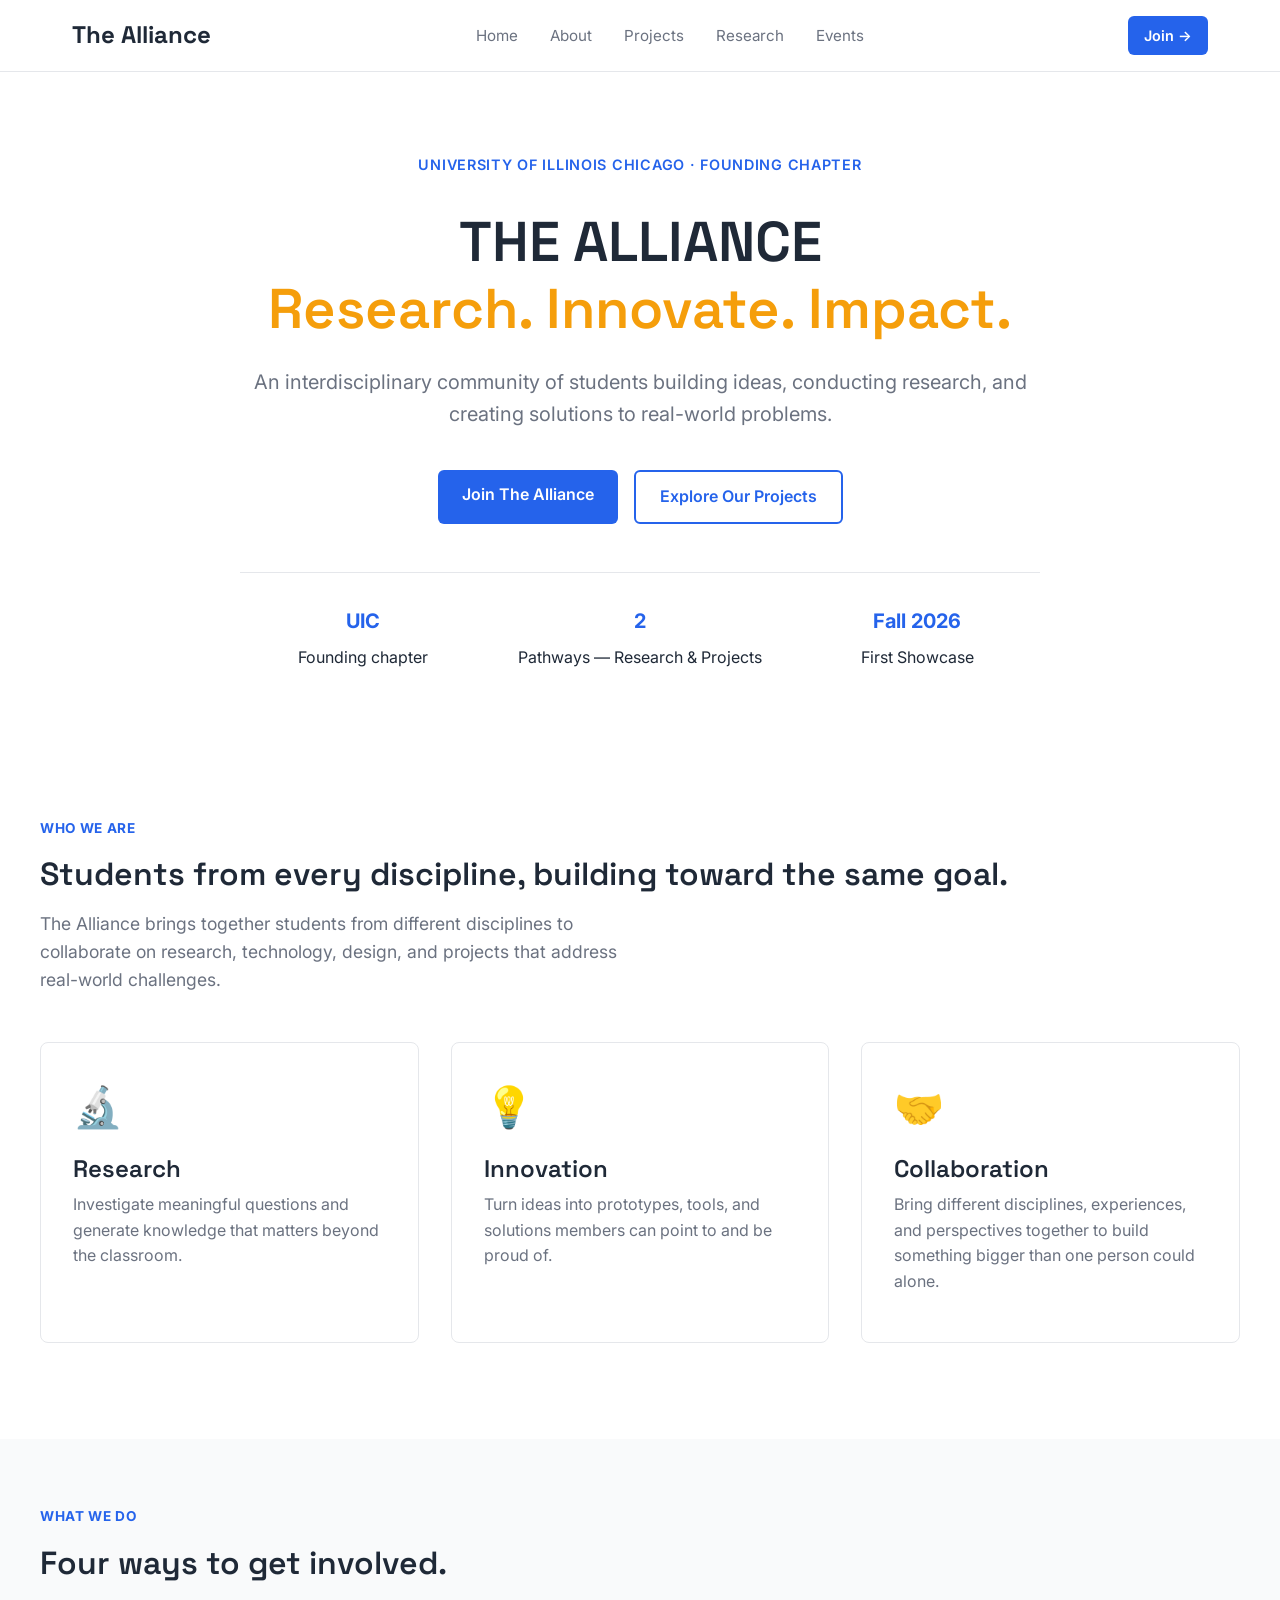
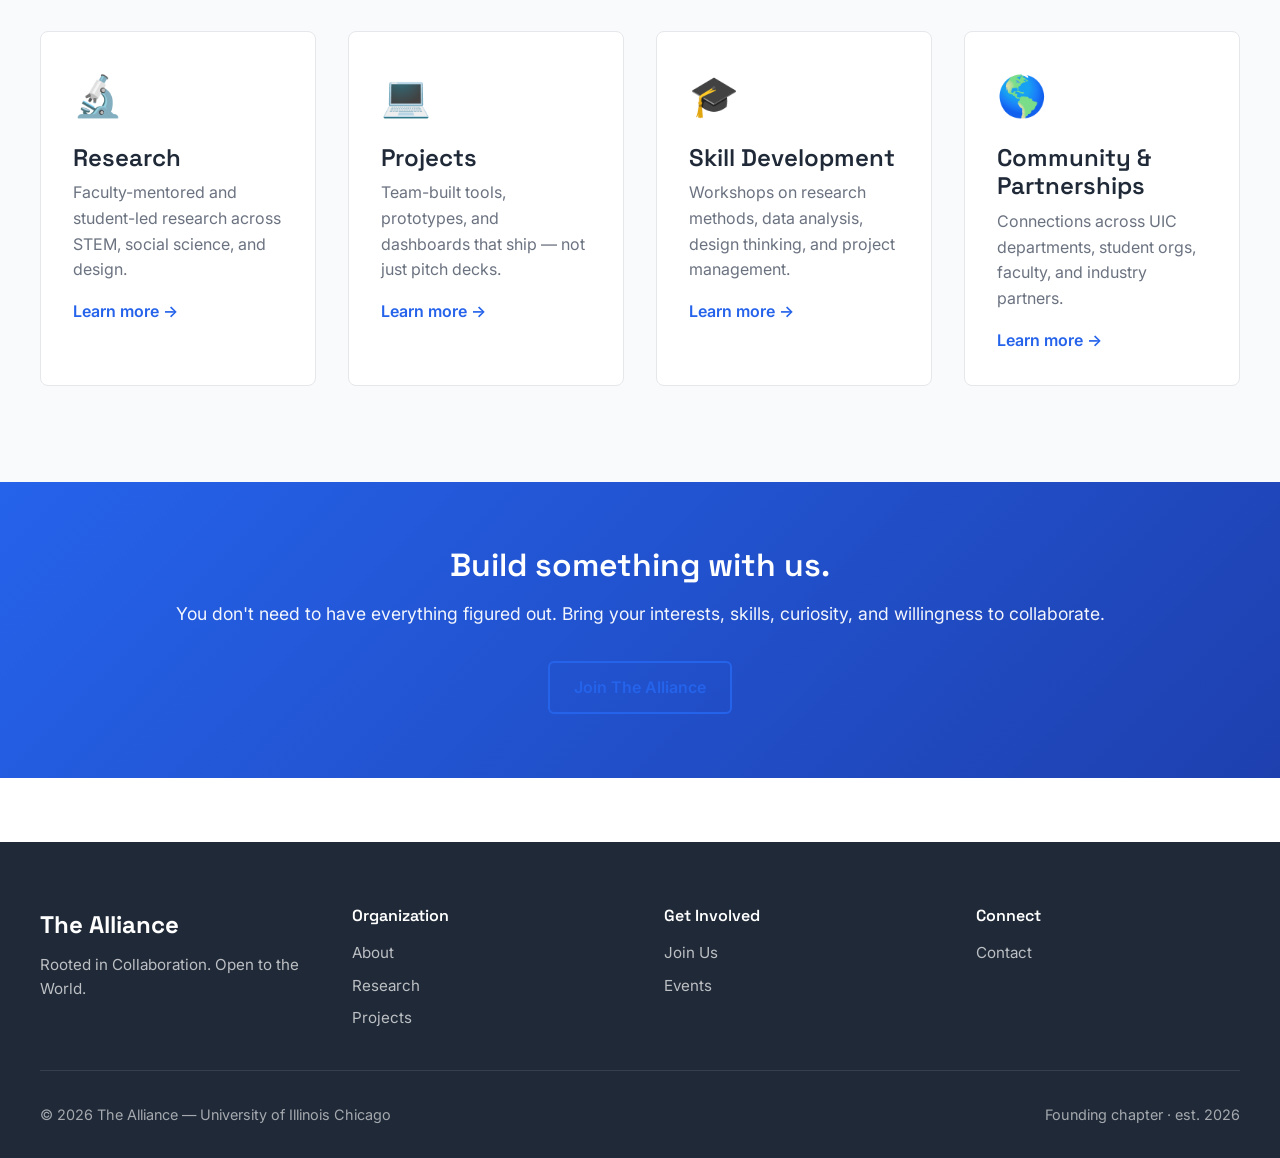
==== index.html @ f99657d6 "Initial commit: Complete functional Alliance website" ====
<!DOCTYPE html>
<html lang="en">
<head>
<meta charset="UTF-8">
<meta name="viewport" content="width=device-width, initial-scale=1.0">
<title>The Alliance — Research. Innovate. Impact.</title>
<link rel="preconnect" href="https://fonts.googleapis.com">
<link rel="preconnect" href="https://fonts.gstatic.com" crossorigin>
<link href="https://fonts.googleapis.com/css2?family=Space+Grotesk:wght@500;600;700&family=Inter:wght@400;500;600;700&display=swap" rel="stylesheet">
<link rel="stylesheet" href="assets/styles.css">
</head>
<body>

<header class="site-nav">
  <div class="nav-inner">
    <a href="index.html" class="brand">The Alliance</a>
    <ul class="nav-links">
      <li><a href="index.html">Home</a></li>
      <li><a href="about.html">About</a></li>
      <li><a href="projects.html">Projects</a></li>
      <li><a href="research.html">Research</a></li>
      <li><a href="events.html">Events</a></li>
    </ul>
    <div class="nav-right">
      <a href="join.html" class="btn btn-primary btn-sm">Join →</a>
      <button class="nav-toggle" aria-label="Toggle menu">☰</button>
    </div>
  </div>
  <div class="mobile-panel">
    <a href="index.html">Home</a>
    <a href="about.html">About</a>
    <a href="projects.html">Projects</a>
    <a href="research.html">Research</a>
    <a href="events.html">Events</a>
    <a href="join.html">Join The Alliance</a>
  </div>
</header>

<section class="hero">
  <div class="hero-inner">
    <span class="eyebrow">University of Illinois Chicago · Founding Chapter</span>
    <h1>THE ALLIANCE<br><span class="accent">Research. Innovate. Impact.</span></h1>
    <p class="lede">An interdisciplinary community of students building ideas, conducting research, and creating solutions to real-world problems.</p>
    <div class="hero-actions">
      <a href="join.html" class="btn btn-primary">Join The Alliance</a>
      <a href="projects.html" class="btn btn-outline">Explore Our Projects</a>
    </div>
    <div class="hero-stats">
      <div><strong>UIC</strong>Founding chapter</div>
      <div><strong>2</strong>Pathways — Research & Projects</div>
      <div><strong>Fall 2026</strong>First Showcase</div>
    </div>
  </div>
</section>

<section id="who-we-are">
  <div class="wrap">
    <div class="section-tag">Who We Are</div>
    <div class="section-head">
      <h2>Students from every discipline, building toward the same goal.</h2>
      <p>The Alliance brings together students from different disciplines to collaborate on research, technology, design, and projects that address real-world challenges.</p>
    </div>
    <div class="grid-3">
      <div class="card">
        <span class="icon">🔬</span>
        <h3>Research</h3>
        <p>Investigate meaningful questions and generate knowledge that matters beyond the classroom.</p>
      </div>
      <div class="card">
        <span class="icon">💡</span>
        <h3>Innovation</h3>
        <p>Turn ideas into prototypes, tools, and solutions members can point to and be proud of.</p>
      </div>
      <div class="card">
        <span class="icon">🤝</span>
        <h3>Collaboration</h3>
        <p>Bring different disciplines, experiences, and perspectives together to build something bigger than one person could alone.</p>
      </div>
    </div>
  </div>
</section>

<section class="alt" id="what-we-do">
  <div class="wrap">
    <div class="section-tag">What We Do</div>
    <div class="section-head">
      <h2>Four ways to get involved.</h2>
    </div>
    <div class="grid-4">
      <div class="card">
        <span class="icon">🔬</span>
        <h3>Research</h3>
        <p>Faculty-mentored and student-led research across STEM, social science, and design.</p>
        <a class="learn" href="research.html">Learn more →</a>
      </div>
      <div class="card">
        <span class="icon">💻</span>
        <h3>Projects</h3>
        <p>Team-built tools, prototypes, and dashboards that ship — not just pitch decks.</p>
        <a class="learn" href="projects.html">Learn more →</a>
      </div>
      <div class="card">
        <span class="icon">🎓</span>
        <h3>Skill Development</h3>
        <p>Workshops on research methods, data analysis, design thinking, and project management.</p>
        <a class="learn" href="events.html">Learn more →</a>
      </div>
      <div class="card">
        <span class="icon">🌎</span>
        <h3>Community & Partnerships</h3>
        <p>Connections across UIC departments, student orgs, faculty, and industry partners.</p>
        <a class="learn" href="about.html">Learn more →</a>
      </div>
    </div>
  </div>
</section>

<section class="cta-strip">
  <div class="wrap">
    <h2>Build something with us.</h2>
    <p>You don't need to have everything figured out. Bring your interests, skills, curiosity, and willingness to collaborate.</p>
    <a href="join.html" class="btn btn-outline">Join The Alliance</a>
  </div>
</section>

<footer class="site-footer">
  <div class="wrap">
    <div class="footer-grid">
      <div>
        <div class="footer-brand">The Alliance</div>
        <p class="footer-tagline">Rooted in Collaboration. Open to the World.</p>
      </div>
      <div class="footer-col">
        <h4>Organization</h4>
        <ul>
          <li><a href="about.html">About</a></li>
          <li><a href="research.html">Research</a></li>
          <li><a href="projects.html">Projects</a></li>
        </ul>
      </div>
      <div class="footer-col">
        <h4>Get Involved</h4>
        <ul>
          <li><a href="join.html">Join Us</a></li>
          <li><a href="events.html">Events</a></li>
        </ul>
      </div>
      <div class="footer-col">
        <h4>Connect</h4>
        <ul>
          <li><a href="mailto:alliance@uic.edu">Contact</a></li>
        </ul>
      </div>
    </div>
    <div class="footer-bottom">
      <span>© 2026 The Alliance — University of Illinois Chicago</span>
      <span>Founding chapter · est. 2026</span>
    </div>
  </div>
</footer>

<script src="assets/main.js"></script>
</body>
</html>
---- assets/styles.css ----
:root {
  --primary: #2563eb;
  --primary-dark: #1e40af;
  --text: #1f2937;
  --text-light: #6b7280;
  --bg: #ffffff;
  --bg-light: #f9fafb;
  --border: #e5e7eb;
  --accent: #f59e0b;
}

* {
  margin: 0;
  padding: 0;
  box-sizing: border-box;
}

html {
  scroll-behavior: smooth;
}

body {
  font-family: 'Inter', sans-serif;
  color: var(--text);
  background: var(--bg);
  line-height: 1.6;
}

h1, h2, h3, h4, h5, h6 {
  font-family: 'Space Grotesk', sans-serif;
  font-weight: 600;
  line-height: 1.2;
}

h1 { font-size: 3rem; }
h2 { font-size: 2rem; }
h3 { font-size: 1.5rem; }

a {
  color: var(--primary);
  text-decoration: none;
  transition: color 0.2s;
}

a:hover {
  color: var(--primary-dark);
}

/* Navigation */
.site-nav {
  background: var(--bg);
  border-bottom: 1px solid var(--border);
  position: sticky;
  top: 0;
  z-index: 100;
}

.nav-inner {
  max-width: 1200px;
  margin: 0 auto;
  padding: 1rem 2rem;
  display: flex;
  justify-content: space-between;
  align-items: center;
}

.brand {
  font-family: 'Space Grotesk', sans-serif;
  font-size: 1.5rem;
  font-weight: 700;
  color: var(--text);
  display: flex;
  align-items: center;
  gap: 0.5rem;
}

.nav-links {
  display: flex;
  list-style: none;
  gap: 2rem;
}

.nav-links a {
  color: var(--text-light);
  font-size: 0.95rem;
  transition: color 0.2s;
}

.nav-links a:hover,
.nav-links a.active {
  color: var(--primary);
}

.nav-right {
  display: flex;
  gap: 1rem;
  align-items: center;
}

.nav-toggle {
  display: none;
  background: none;
  border: none;
  font-size: 1.5rem;
  cursor: pointer;
  color: var(--text);
}

.mobile-panel {
  display: none;
}

/* Buttons */
.btn {
  display: inline-block;
  padding: 0.75rem 1.5rem;
  border-radius: 6px;
  font-weight: 600;
  transition: all 0.2s;
  cursor: pointer;
  border: none;
  text-align: center;
}

.btn-primary {
  background: var(--primary);
  color: white;
}

.btn-primary:hover {
  background: var(--primary-dark);
  transform: translateY(-2px);
}

.btn-primary.active {
  background: var(--accent);
}

.btn-outline {
  border: 2px solid var(--primary);
  color: var(--primary);
  background: transparent;
}

.btn-outline:hover {
  background: var(--primary);
  color: white;
}

.btn-sm {
  padding: 0.5rem 1rem;
  font-size: 0.9rem;
}

/* Hero */
.hero {
  max-width: 1200px;
  margin: 0 auto;
  padding: 5rem 2rem;
  text-align: center;
}

.hero-inner {
  max-width: 800px;
  margin: 0 auto;
}

.eyebrow {
  display: inline-block;
  color: var(--primary);
  font-size: 0.9rem;
  font-weight: 600;
  margin-bottom: 1rem;
  letter-spacing: 0.05em;
  text-transform: uppercase;
}

.hero h1 {
  font-size: 3.5rem;
  margin: 1rem 0;
  color: var(--text);
}

.accent {
  color: var(--accent);
}

.lede {
  font-size: 1.25rem;
  color: var(--text-light);
  margin: 1.5rem 0;
  line-height: 1.6;
}

.hero-actions {
  display: flex;
  gap: 1rem;
  justify-content: center;
  margin: 2.5rem 0;
  flex-wrap: wrap;
}

.hero-stats {
  display: grid;
  grid-template-columns: repeat(3, 1fr);
  gap: 2rem;
  margin-top: 3rem;
  padding-top: 2rem;
  border-top: 1px solid var(--border);
}

.hero-stats div {
  text-align: center;
}

.hero-stats strong {
  display: block;
  font-size: 1.25rem;
  color: var(--primary);
  margin-bottom: 0.5rem;
}

/* Sections */
section {
  padding: 4rem 2rem;
}

section.alt {
  background: var(--bg-light);
}

.wrap {
  max-width: 1200px;
  margin: 0 auto;
}

.page-header {
  background: linear-gradient(135deg, var(--primary) 0%, var(--primary-dark) 100%);
  color: white;
  padding: 4rem 2rem;
  text-align: center;
}

.page-header h1 {
  color: white;
  margin-bottom: 1rem;
}

.page-header p {
  font-size: 1.25rem;
  opacity: 0.95;
}

/* Section styles */
.section-tag {
  display: inline-block;
  color: var(--primary);
  font-size: 0.85rem;
  font-weight: 700;
  text-transform: uppercase;
  letter-spacing: 0.05em;
  margin-bottom: 1rem;
}

.section-head {
  margin-bottom: 3rem;
}

.section-head h2 {
  margin-bottom: 1rem;
}

.section-head p {
  font-size: 1.1rem;
  color: var(--text-light);
  max-width: 600px;
}

/* Cards */
.card {
  background: var(--bg);
  border: 1px solid var(--border);
  border-radius: 8px;
  padding: 2rem;
  transition: all 0.3s;
}

.card:hover {
  border-color: var(--primary);
  transform: translateY(-4px);
  box-shadow: 0 12px 24px rgba(0, 0, 0, 0.1);
}

.card .icon {
  display: block;
  font-size: 2.5rem;
  margin-bottom: 1rem;
}

.card h3 {
  margin-bottom: 0.5rem;
}

.card p {
  color: var(--text-light);
  margin-bottom: 1rem;
}

.card a.learn {
  color: var(--primary);
  font-weight: 600;
  display: inline-flex;
  align-items: center;
  gap: 0.5rem;
  transition: gap 0.2s;
}

.card a.learn:hover {
  gap: 1rem;
}

.tag-pill {
  display: inline-block;
  background: var(--bg-light);
  color: var(--text);
  padding: 0.4rem 0.8rem;
  border-radius: 20px;
  font-size: 0.85rem;
  margin-right: 0.5rem;
  margin-bottom: 0.5rem;
}

.tag-row {
  margin: 1rem 0;
}

/* Grid layouts */
.grid-2, .grid-3, .grid-4 {
  display: grid;
  gap: 2rem;
  margin: 2rem 0;
}

.grid-2 { grid-template-columns: repeat(auto-fit, minmax(350px, 1fr)); }
.grid-3 { grid-template-columns: repeat(auto-fit, minmax(300px, 1fr)); }
.grid-4 { grid-template-columns: repeat(auto-fit, minmax(270px, 1fr)); }

/* CTA Strip */
.cta-strip {
  background: linear-gradient(135deg, var(--primary) 0%, var(--primary-dark) 100%);
  color: white;
  text-align: center;
  padding: 4rem 2rem;
}

.cta-strip h2 {
  color: white;
  margin-bottom: 1rem;
}

.cta-strip p {
  font-size: 1.1rem;
  margin-bottom: 2rem;
  opacity: 0.95;
}

/* Events */
.events-list {
  display: grid;
  gap: 2rem;
  margin: 2rem 0;
}

.event-card {
  display: flex;
  gap: 2rem;
  padding: 2rem;
  border: 1px solid var(--border);
  border-radius: 8px;
  transition: all 0.3s;
}

.event-card:hover {
  border-color: var(--primary);
  box-shadow: 0 8px 16px rgba(0, 0, 0, 0.08);
}

.event-date {
  min-width: 100px;
  text-align: center;
  padding: 1rem;
  background: var(--bg-light);
  border-radius: 6px;
  display: flex;
  flex-direction: column;
  justify-content: center;
}

.event-date strong {
  font-size: 1.5rem;
  color: var(--primary);
}

.event-date span {
  font-size: 0.85rem;
  color: var(--text-light);
}

.event-details h3 {
  margin-bottom: 0.5rem;
}

.event-details p {
  color: var(--text-light);
  margin: 0.5rem 0;
}

/* Footer */
.site-footer {
  background: var(--text);
  color: white;
  padding: 4rem 2rem 2rem;
  margin-top: 4rem;
}

.footer-grid {
  display: grid;
  grid-template-columns: repeat(auto-fit, minmax(250px, 1fr));
  gap: 3rem;
  margin-bottom: 2rem;
}

.footer-brand {
  font-family: 'Space Grotesk', sans-serif;
  font-size: 1.5rem;
  font-weight: 700;
  margin-bottom: 0.5rem;
}

.footer-tagline {
  color: rgba(255, 255, 255, 0.7);
  font-size: 0.95rem;
}

.footer-col h4 {
  margin-bottom: 1rem;
  font-size: 1rem;
}

.footer-col ul {
  list-style: none;
}

.footer-col a {
  color: rgba(255, 255, 255, 0.7);
  font-size: 0.95rem;
  display: block;
  margin-bottom: 0.5rem;
  transition: color 0.2s;
}

.footer-col a:hover {
  color: white;
}

.footer-bottom {
  border-top: 1px solid rgba(255, 255, 255, 0.1);
  padding-top: 2rem;
  display: flex;
  justify-content: space-between;
  font-size: 0.9rem;
  color: rgba(255, 255, 255, 0.6);
}

/* Responsive */
@media (max-width: 768px) {
  h1 { font-size: 2rem; }
  h2 { font-size: 1.5rem; }
  h3 { font-size: 1.25rem; }
  
  .hero {
    padding: 3rem 1.5rem;
  }
  
  .hero h1 {
    font-size: 2.25rem;
  }
  
  .hero-stats {
    grid-template-columns: 1fr;
    gap: 1rem;
  }
  
  .nav-links {
    display: none;
  }
  
  .nav-toggle {
    display: block;
  }
  
  .mobile-panel.active {
    display: flex;
    flex-direction: column;
    gap: 1rem;
    padding: 1rem 2rem;
    border-top: 1px solid var(--border);
  }
  
  .mobile-panel a {
    color: var(--text-light);
    padding: 0.5rem 0;
  }
  
  .mobile-panel a:hover {
    color: var(--primary);
  }
  
  .hero-actions {
    flex-direction: column;
    gap: 1rem;
  }
  
  .hero-actions .btn {
    width: 100%;
  }
  
  .grid-2, .grid-3, .grid-4 {
    grid-template-columns: 1fr;
  }
  
  .event-card {
    flex-direction: column;
  }
  
  .footer-bottom {
    flex-direction: column;
    gap: 1rem;
    text-align: center;
  }
  
  section {
    padding: 2.5rem 1.5rem;
  }
}

@media (max-width: 480px) {
  .hero h1 {
    font-size: 1.75rem;
  }
  
  .nav-inner {
    padding: 1rem;
  }
  
  .wrap {
    padding: 0 1rem;
  }
  
  .card {
    padding: 1.5rem;
  }
}
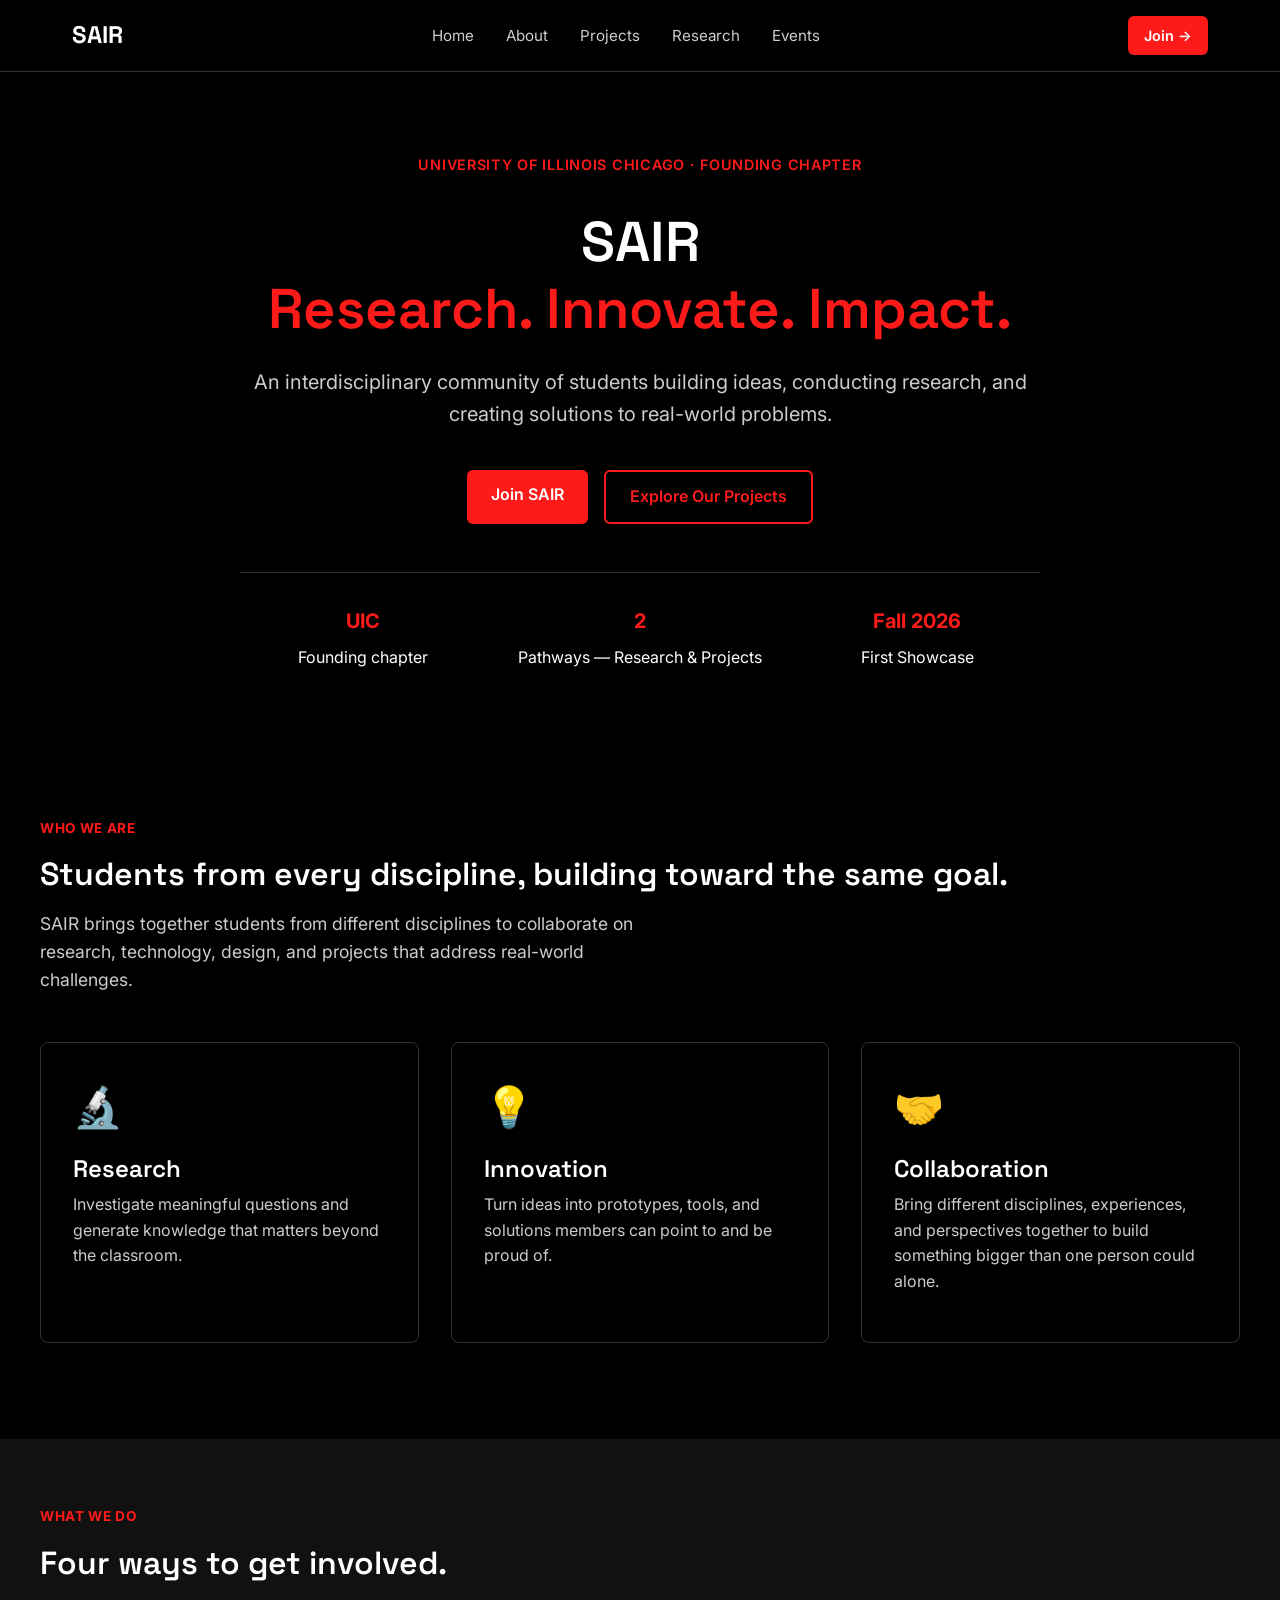
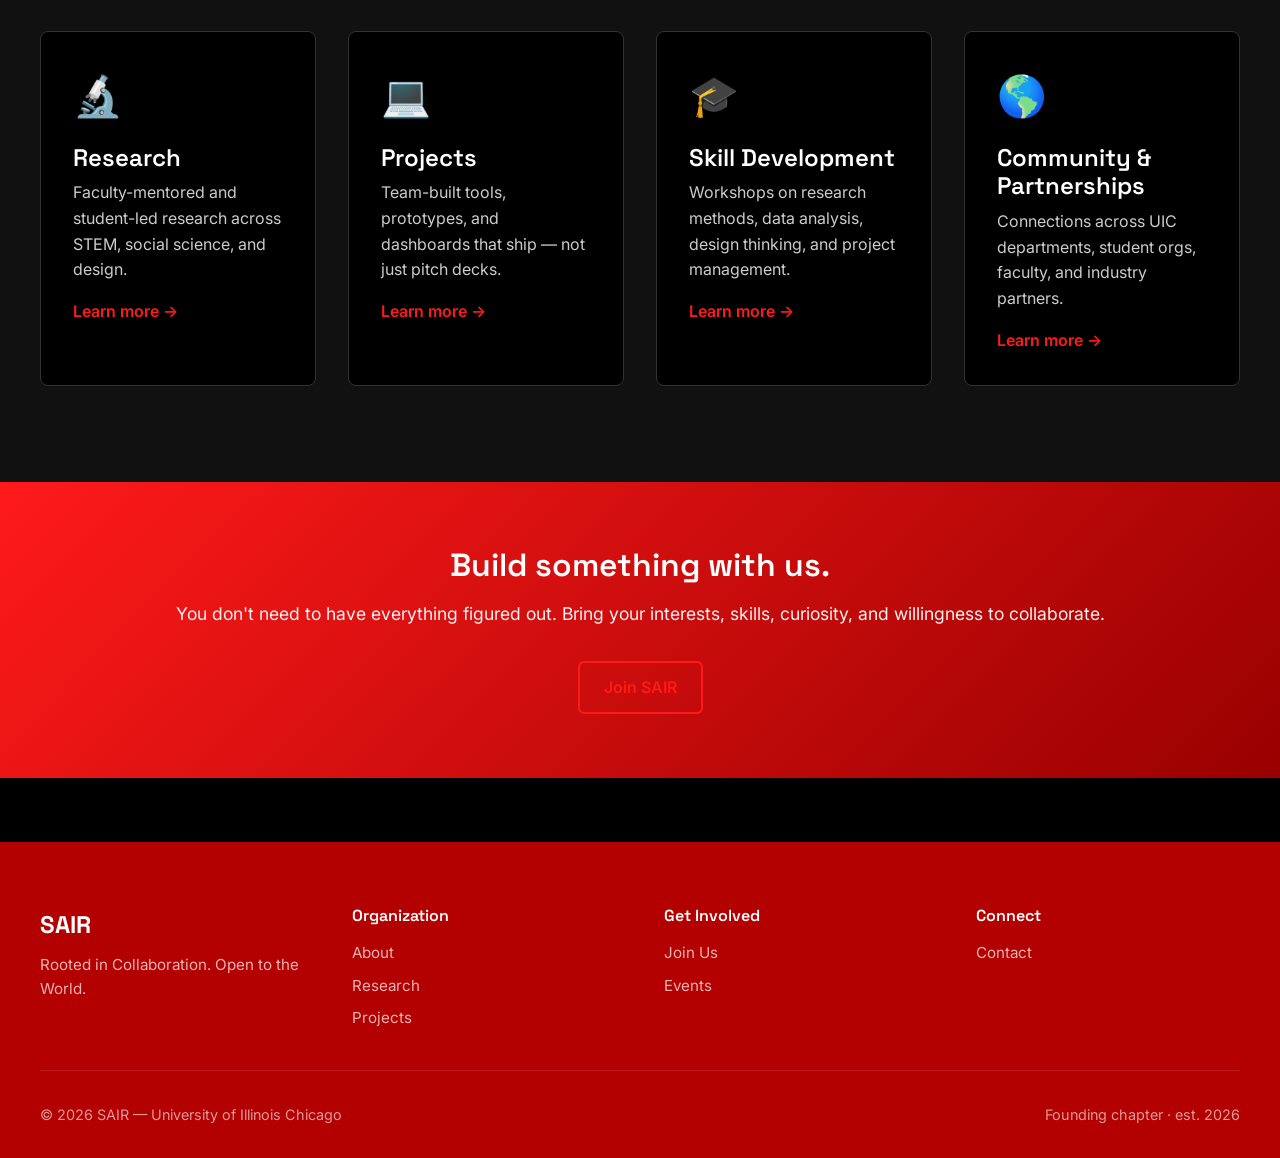
==== commit a47ba801: "Update organization branding to SAIR Co-authored-by: Copilot <223556219+Copilot@users.noreply.github" ====
--- a/index.html
+++ b/index.html
@@ -3,7 +3,7 @@
 <head>
 <meta charset="UTF-8">
 <meta name="viewport" content="width=device-width, initial-scale=1.0">
-<title>The Alliance — Research. Innovate. Impact.</title>
+<title>SAIR — Research. Innovate. Impact.</title>
 <link rel="preconnect" href="https://fonts.googleapis.com">
 <link rel="preconnect" href="https://fonts.gstatic.com" crossorigin>
 <link href="https://fonts.googleapis.com/css2?family=Space+Grotesk:wght@500;600;700&family=Inter:wght@400;500;600;700&display=swap" rel="stylesheet">
@@ -13,7 +13,7 @@
 
 <header class="site-nav">
   <div class="nav-inner">
-    <a href="index.html" class="brand">The Alliance</a>
+    <a href="index.html" class="brand">SAIR</a>
     <ul class="nav-links">
       <li><a href="index.html">Home</a></li>
       <li><a href="about.html">About</a></li>
@@ -32,17 +32,17 @@
     <a href="projects.html">Projects</a>
     <a href="research.html">Research</a>
     <a href="events.html">Events</a>
-    <a href="join.html">Join The Alliance</a>
+    <a href="join.html">Join SAIR</a>
   </div>
 </header>
 
 <section class="hero">
   <div class="hero-inner">
     <span class="eyebrow">University of Illinois Chicago · Founding Chapter</span>
-    <h1>THE ALLIANCE<br><span class="accent">Research. Innovate. Impact.</span></h1>
+    <h1>SAIR<br><span class="accent">Research. Innovate. Impact.</span></h1>
     <p class="lede">An interdisciplinary community of students building ideas, conducting research, and creating solutions to real-world problems.</p>
     <div class="hero-actions">
-      <a href="join.html" class="btn btn-primary">Join The Alliance</a>
+      <a href="join.html" class="btn btn-primary">Join SAIR</a>
       <a href="projects.html" class="btn btn-outline">Explore Our Projects</a>
     </div>
     <div class="hero-stats">
@@ -58,7 +58,7 @@
     <div class="section-tag">Who We Are</div>
     <div class="section-head">
       <h2>Students from every discipline, building toward the same goal.</h2>
-      <p>The Alliance brings together students from different disciplines to collaborate on research, technology, design, and projects that address real-world challenges.</p>
+      <p>SAIR brings together students from different disciplines to collaborate on research, technology, design, and projects that address real-world challenges.</p>
     </div>
     <div class="grid-3">
       <div class="card">
@@ -119,7 +119,7 @@
   <div class="wrap">
     <h2>Build something with us.</h2>
     <p>You don't need to have everything figured out. Bring your interests, skills, curiosity, and willingness to collaborate.</p>
-    <a href="join.html" class="btn btn-outline">Join The Alliance</a>
+    <a href="join.html" class="btn btn-outline">Join SAIR</a>
   </div>
 </section>
 
@@ -127,7 +127,7 @@
   <div class="wrap">
     <div class="footer-grid">
       <div>
-        <div class="footer-brand">The Alliance</div>
+        <div class="footer-brand">SAIR</div>
         <p class="footer-tagline">Rooted in Collaboration. Open to the World.</p>
       </div>
       <div class="footer-col">
@@ -153,7 +153,7 @@
       </div>
     </div>
     <div class="footer-bottom">
-      <span>© 2026 The Alliance — University of Illinois Chicago</span>
+      <span>© 2026 SAIR — University of Illinois Chicago</span>
       <span>Founding chapter · est. 2026</span>
     </div>
   </div>
--- a/assets/styles.css
+++ b/assets/styles.css
@@ -1,12 +1,12 @@
 :root {
-  --primary: #2563eb;
-  --primary-dark: #1e40af;
-  --text: #1f2937;
-  --text-light: #6b7280;
-  --bg: #ffffff;
-  --bg-light: #f9fafb;
-  --border: #e5e7eb;
-  --accent: #f59e0b;
+  --primary: #ff1a1a;        /* Red */
+  --primary-dark: #990000;   /* Darker red */
+  --accent: #b30000;         /* Deep red */
+  --text: #ffffff;           /* White text */
+  --text-light: #cccccc;     /* Light gray text */
+  --bg: #000000;             /* Black background */
+  --bg-light: #111111;       /* Slightly lighter black */
+  --border: #333333;         /* Dark gray border */
 }
 
 * {
@@ -134,6 +134,7 @@
 
 .btn-primary.active {
   background: var(--accent);
+  color: white;
 }
 
 .btn-outline {
@@ -182,7 +183,7 @@
 }
 
 .accent {
-  color: var(--accent);
+  color: var(--primary);
 }
 
 .lede {
@@ -288,7 +289,7 @@
 .card:hover {
   border-color: var(--primary);
   transform: translateY(-4px);
-  box-shadow: 0 12px 24px rgba(0, 0, 0, 0.1);
+  box-shadow: 0 12px 24px rgba(220, 38, 38, 0.15);
 }
 
 .card .icon {
@@ -382,7 +383,7 @@
 
 .event-card:hover {
   border-color: var(--primary);
-  box-shadow: 0 8px 16px rgba(0, 0, 0, 0.08);
+  box-shadow: 0 8px 16px rgba(220, 38, 38, 0.1);
 }
 
 .event-date {
@@ -417,7 +418,7 @@
 
 /* Footer */
 .site-footer {
-  background: var(--text);
+  background: var(--accent);
   color: white;
   padding: 4rem 2rem 2rem;
   margin-top: 4rem;
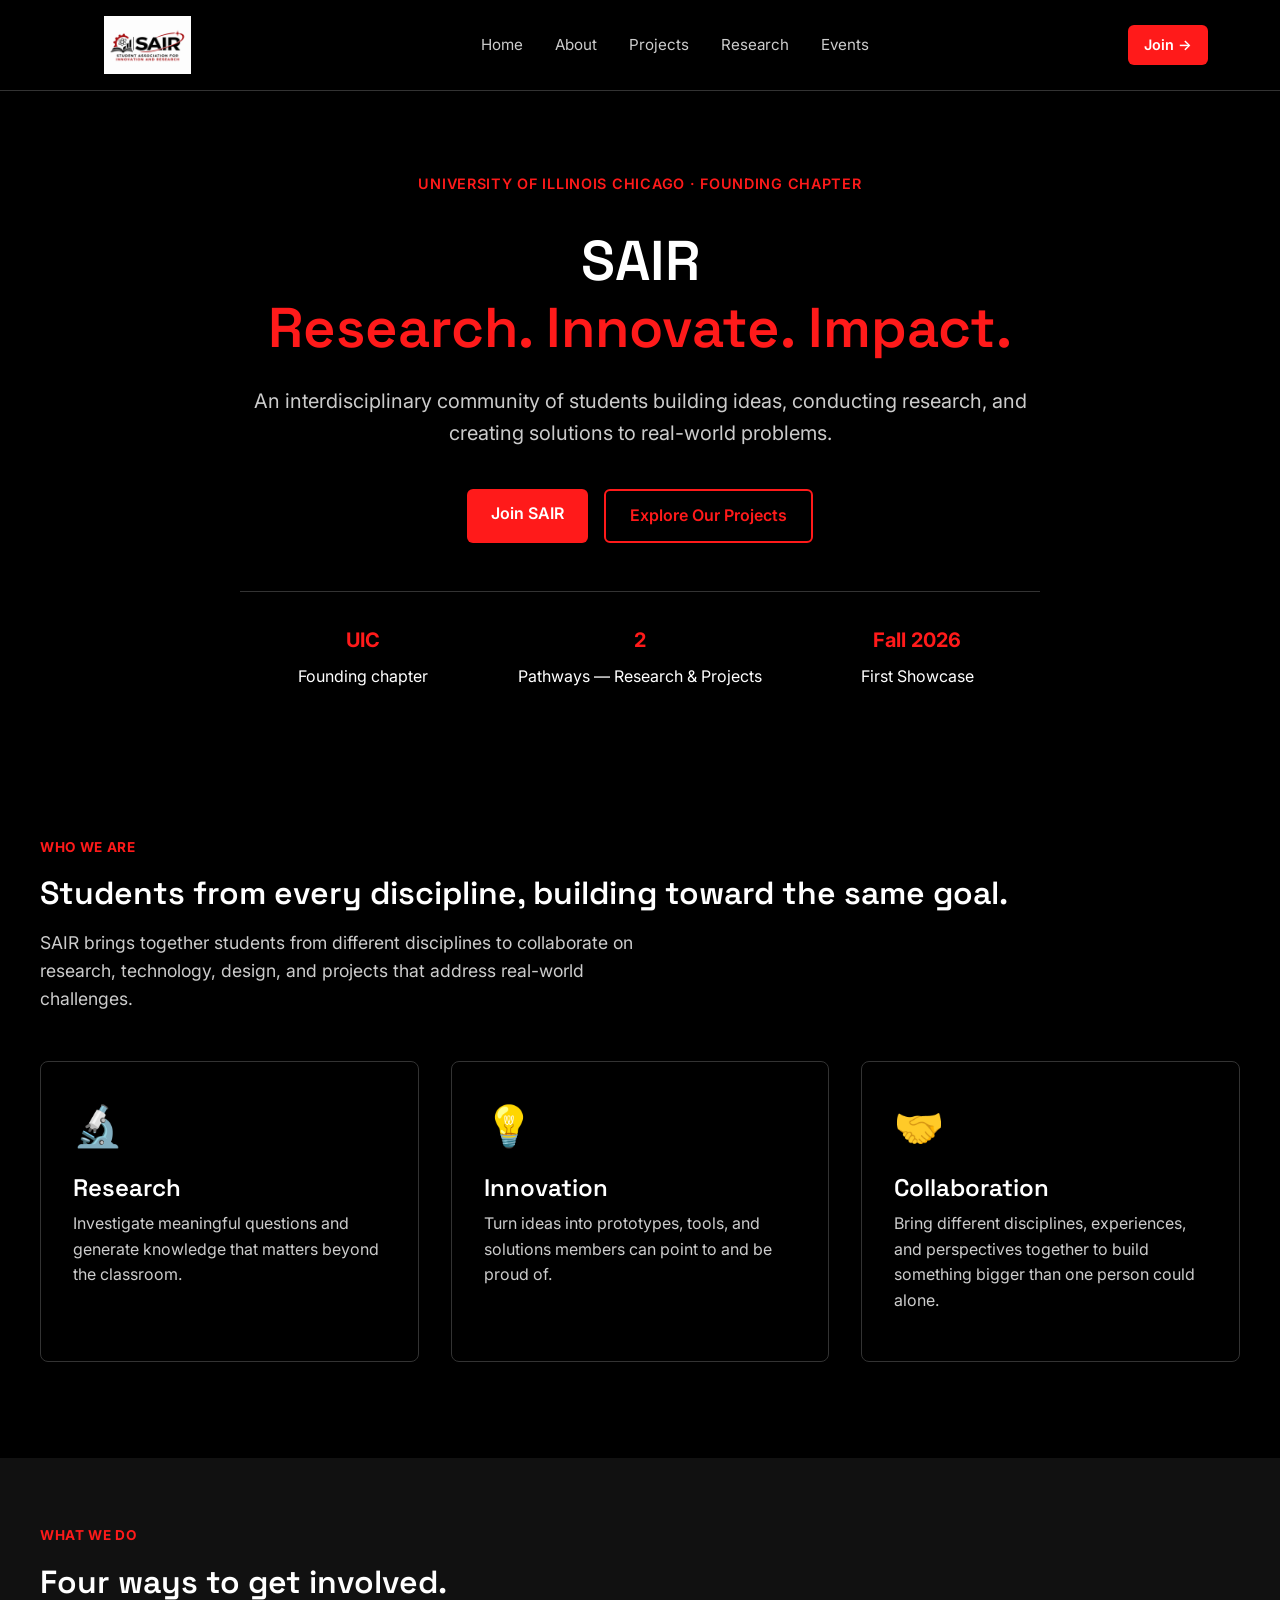
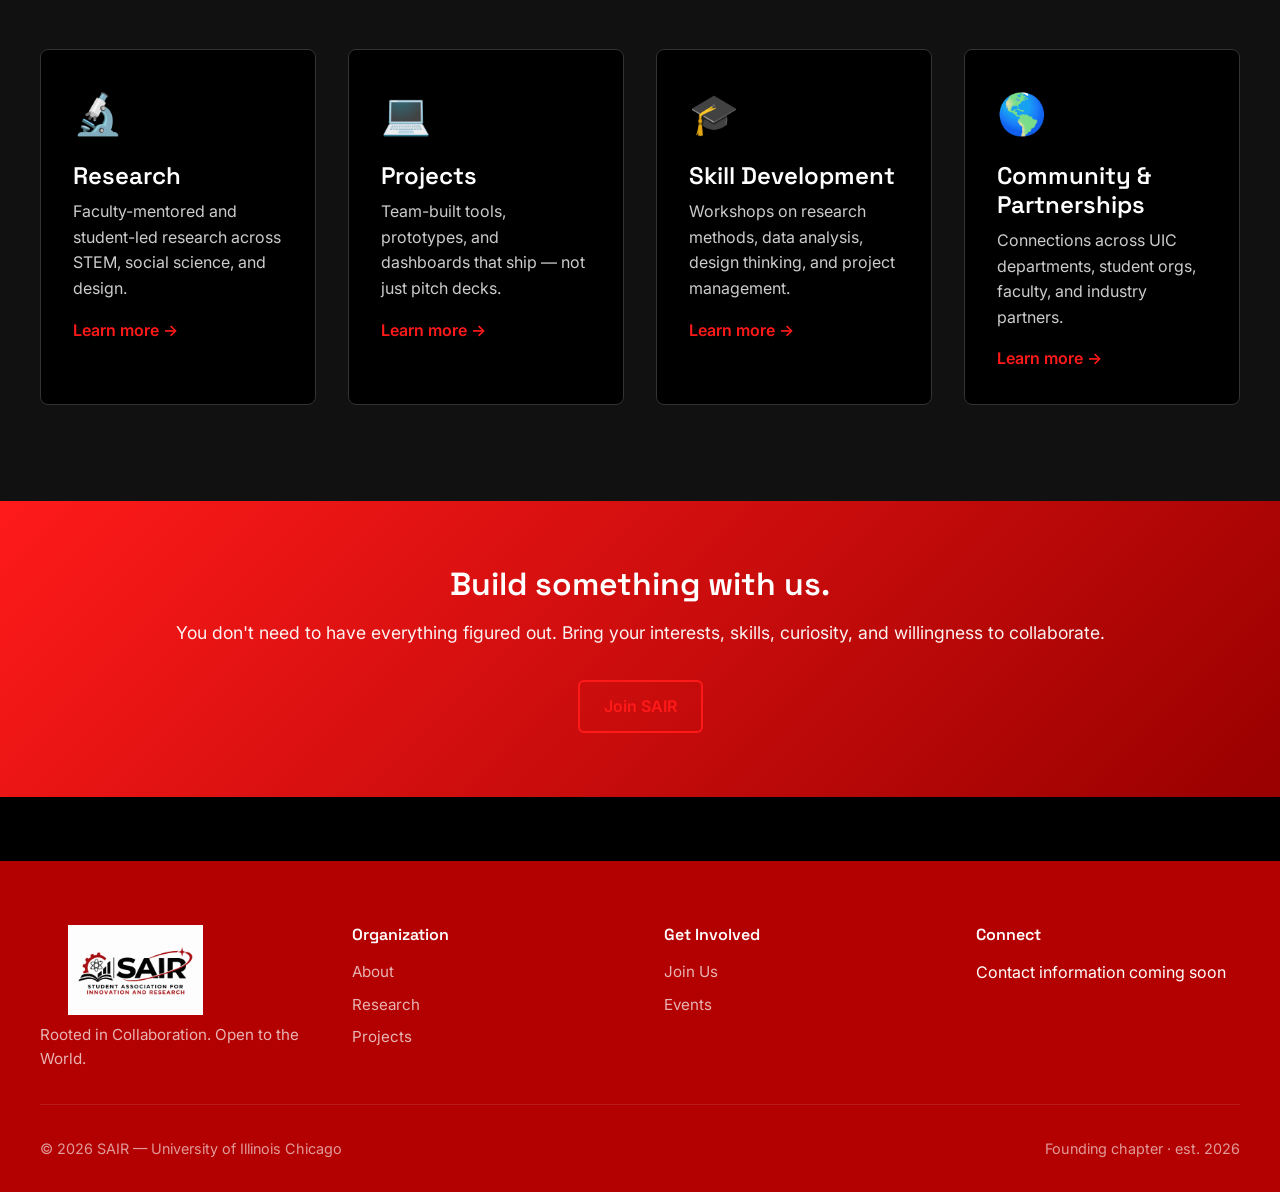
==== commit 3bc93747: "Add SAIR logo and remove placeholder email Co-authored-by: Copilot <223556219+Copilot@users.noreply." ====
--- a/index.html
+++ b/index.html
@@ -13,7 +13,7 @@
 
 <header class="site-nav">
   <div class="nav-inner">
-    <a href="index.html" class="brand">SAIR</a>
+    <a href="index.html" class="brand"><img src="assets/SAIR.png" alt="SAIR — Student Association for Innovation and Research"></a>
     <ul class="nav-links">
       <li><a href="index.html">Home</a></li>
       <li><a href="about.html">About</a></li>
@@ -127,7 +127,7 @@
   <div class="wrap">
     <div class="footer-grid">
       <div>
-        <div class="footer-brand">SAIR</div>
+        <div class="footer-brand"><img src="assets/SAIR.png" alt="SAIR — Student Association for Innovation and Research"></div>
         <p class="footer-tagline">Rooted in Collaboration. Open to the World.</p>
       </div>
       <div class="footer-col">
@@ -148,7 +148,7 @@
       <div class="footer-col">
         <h4>Connect</h4>
         <ul>
-          <li><a href="mailto:alliance@uic.edu">Contact</a></li>
+          <li>Contact information coming soon</li>
         </ul>
       </div>
     </div>
--- a/assets/styles.css
+++ b/assets/styles.css
@@ -72,6 +72,13 @@
   display: flex;
   align-items: center;
   gap: 0.5rem;
+}
+
+.brand img {
+  display: block;
+  width: 150px;
+  height: 58px;
+  object-fit: contain;
 }
 
 .nav-links {
@@ -438,6 +445,13 @@
   margin-bottom: 0.5rem;
 }
 
+.footer-brand img {
+  display: block;
+  width: 190px;
+  height: 90px;
+  object-fit: contain;
+}
+
 .footer-tagline {
   color: rgba(255, 255, 255, 0.7);
   font-size: 0.95rem;
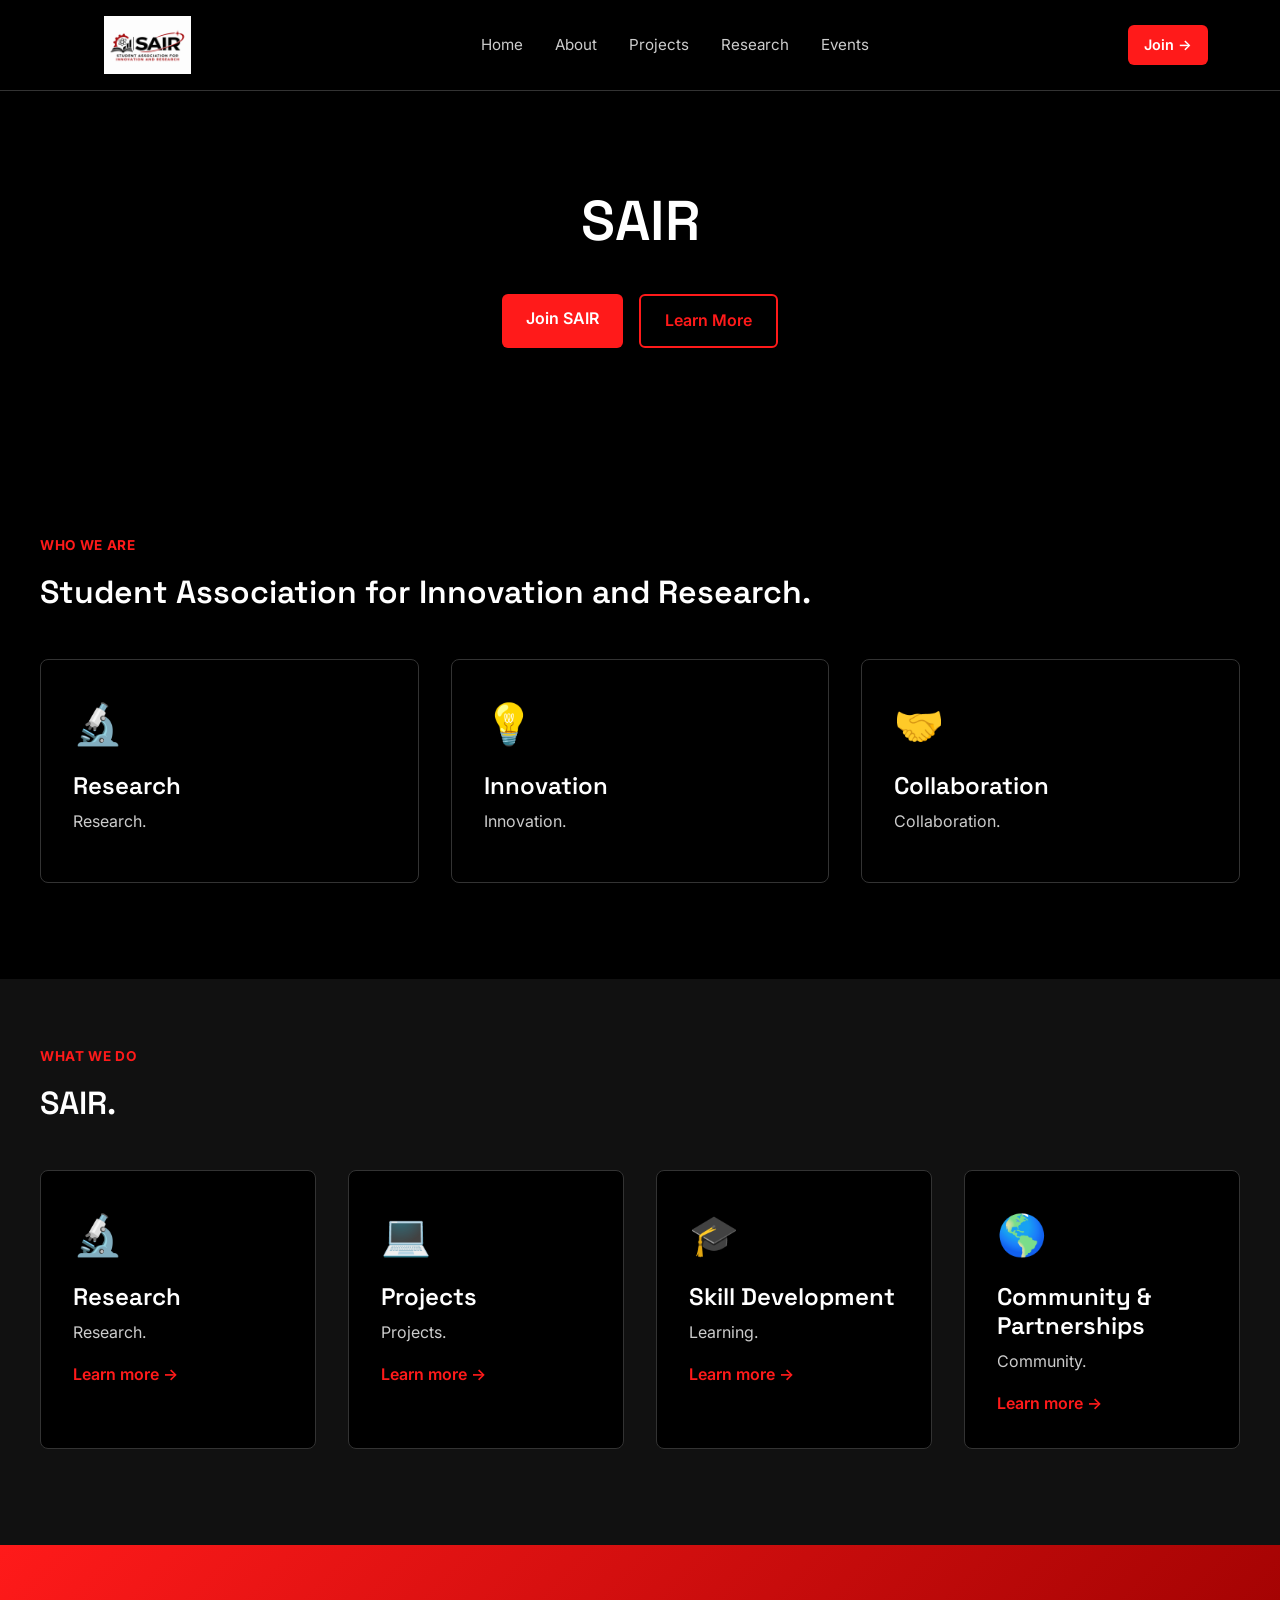
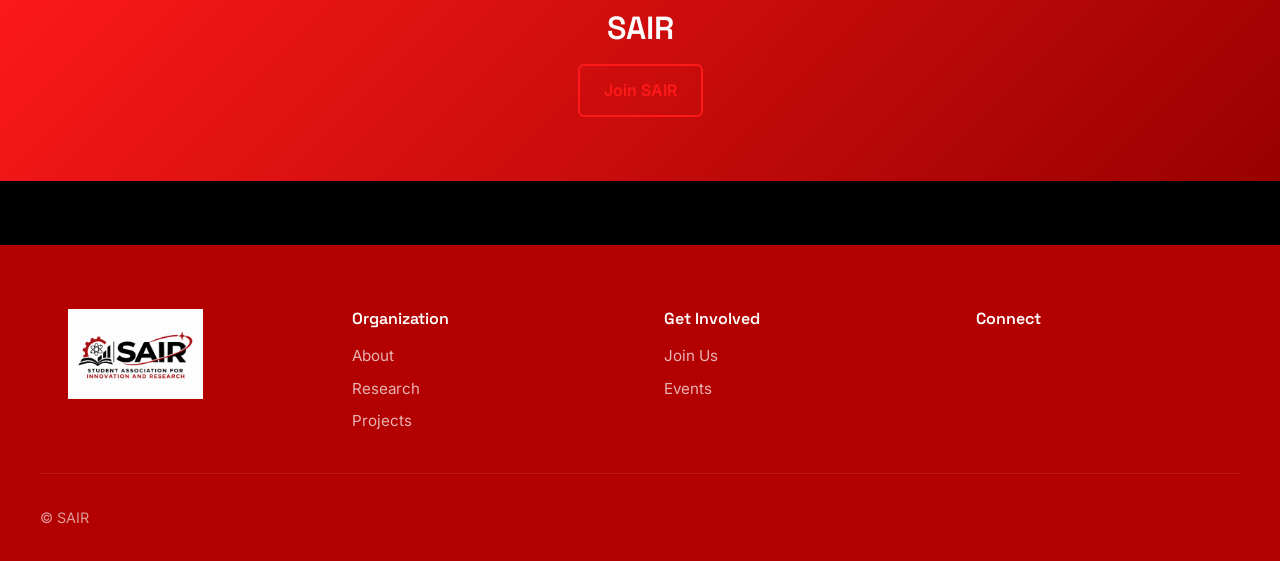
==== commit eaba5052: "Remove placeholder site content Co-authored-by: Copilot <223556219+Copilot@users.noreply.github.com>" ====
--- a/index.html
+++ b/index.html
@@ -38,17 +38,10 @@
 
 <section class="hero">
   <div class="hero-inner">
-    <span class="eyebrow">University of Illinois Chicago · Founding Chapter</span>
-    <h1>SAIR<br><span class="accent">Research. Innovate. Impact.</span></h1>
-    <p class="lede">An interdisciplinary community of students building ideas, conducting research, and creating solutions to real-world problems.</p>
+    <h1>SAIR</h1>
     <div class="hero-actions">
       <a href="join.html" class="btn btn-primary">Join SAIR</a>
-      <a href="projects.html" class="btn btn-outline">Explore Our Projects</a>
-    </div>
-    <div class="hero-stats">
-      <div><strong>UIC</strong>Founding chapter</div>
-      <div><strong>2</strong>Pathways — Research & Projects</div>
-      <div><strong>Fall 2026</strong>First Showcase</div>
+      <a href="about.html" class="btn btn-outline">Learn More</a>
     </div>
   </div>
 </section>
@@ -57,24 +50,23 @@
   <div class="wrap">
     <div class="section-tag">Who We Are</div>
     <div class="section-head">
-      <h2>Students from every discipline, building toward the same goal.</h2>
-      <p>SAIR brings together students from different disciplines to collaborate on research, technology, design, and projects that address real-world challenges.</p>
+      <h2>Student Association for Innovation and Research.</h2>
     </div>
     <div class="grid-3">
       <div class="card">
         <span class="icon">🔬</span>
         <h3>Research</h3>
-        <p>Investigate meaningful questions and generate knowledge that matters beyond the classroom.</p>
+        <p>Research.</p>
       </div>
       <div class="card">
         <span class="icon">💡</span>
         <h3>Innovation</h3>
-        <p>Turn ideas into prototypes, tools, and solutions members can point to and be proud of.</p>
+        <p>Innovation.</p>
       </div>
       <div class="card">
         <span class="icon">🤝</span>
         <h3>Collaboration</h3>
-        <p>Bring different disciplines, experiences, and perspectives together to build something bigger than one person could alone.</p>
+        <p>Collaboration.</p>
       </div>
     </div>
   </div>
@@ -83,32 +75,30 @@
 <section class="alt" id="what-we-do">
   <div class="wrap">
     <div class="section-tag">What We Do</div>
-    <div class="section-head">
-      <h2>Four ways to get involved.</h2>
-    </div>
+    <div class="section-head"><h2>SAIR.</h2></div>
     <div class="grid-4">
       <div class="card">
         <span class="icon">🔬</span>
         <h3>Research</h3>
-        <p>Faculty-mentored and student-led research across STEM, social science, and design.</p>
+        <p>Research.</p>
         <a class="learn" href="research.html">Learn more →</a>
       </div>
       <div class="card">
         <span class="icon">💻</span>
         <h3>Projects</h3>
-        <p>Team-built tools, prototypes, and dashboards that ship — not just pitch decks.</p>
+        <p>Projects.</p>
         <a class="learn" href="projects.html">Learn more →</a>
       </div>
       <div class="card">
         <span class="icon">🎓</span>
         <h3>Skill Development</h3>
-        <p>Workshops on research methods, data analysis, design thinking, and project management.</p>
+        <p>Learning.</p>
         <a class="learn" href="events.html">Learn more →</a>
       </div>
       <div class="card">
         <span class="icon">🌎</span>
         <h3>Community & Partnerships</h3>
-        <p>Connections across UIC departments, student orgs, faculty, and industry partners.</p>
+        <p>Community.</p>
         <a class="learn" href="about.html">Learn more →</a>
       </div>
     </div>
@@ -117,8 +107,7 @@
 
 <section class="cta-strip">
   <div class="wrap">
-    <h2>Build something with us.</h2>
-    <p>You don't need to have everything figured out. Bring your interests, skills, curiosity, and willingness to collaborate.</p>
+    <h2>SAIR</h2>
     <a href="join.html" class="btn btn-outline">Join SAIR</a>
   </div>
 </section>
@@ -128,7 +117,6 @@
     <div class="footer-grid">
       <div>
         <div class="footer-brand"><img src="assets/SAIR.png" alt="SAIR — Student Association for Innovation and Research"></div>
-        <p class="footer-tagline">Rooted in Collaboration. Open to the World.</p>
       </div>
       <div class="footer-col">
         <h4>Organization</h4>
@@ -148,13 +136,11 @@
       <div class="footer-col">
         <h4>Connect</h4>
         <ul>
-          <li>Contact information coming soon</li>
         </ul>
       </div>
     </div>
     <div class="footer-bottom">
-      <span>© 2026 SAIR — University of Illinois Chicago</span>
-      <span>Founding chapter · est. 2026</span>
+      <span>© SAIR</span>
     </div>
   </div>
 </footer>
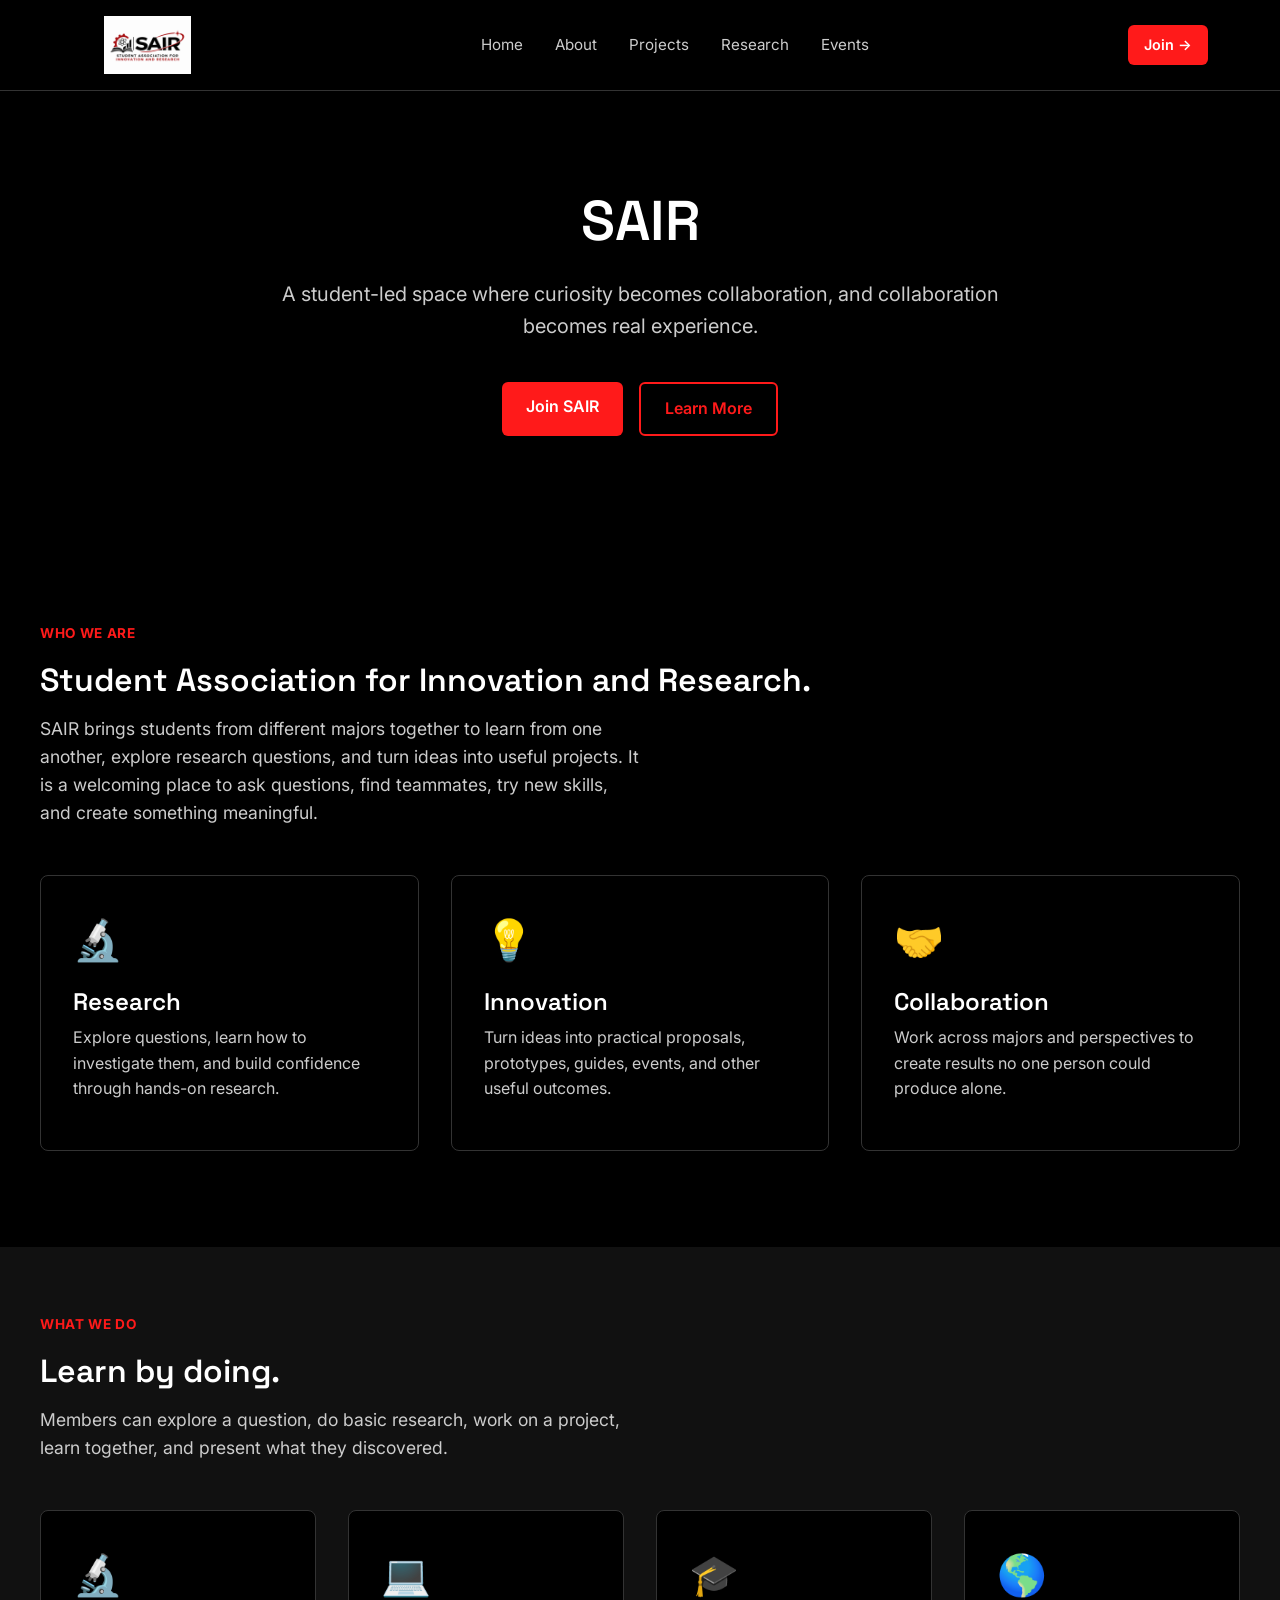
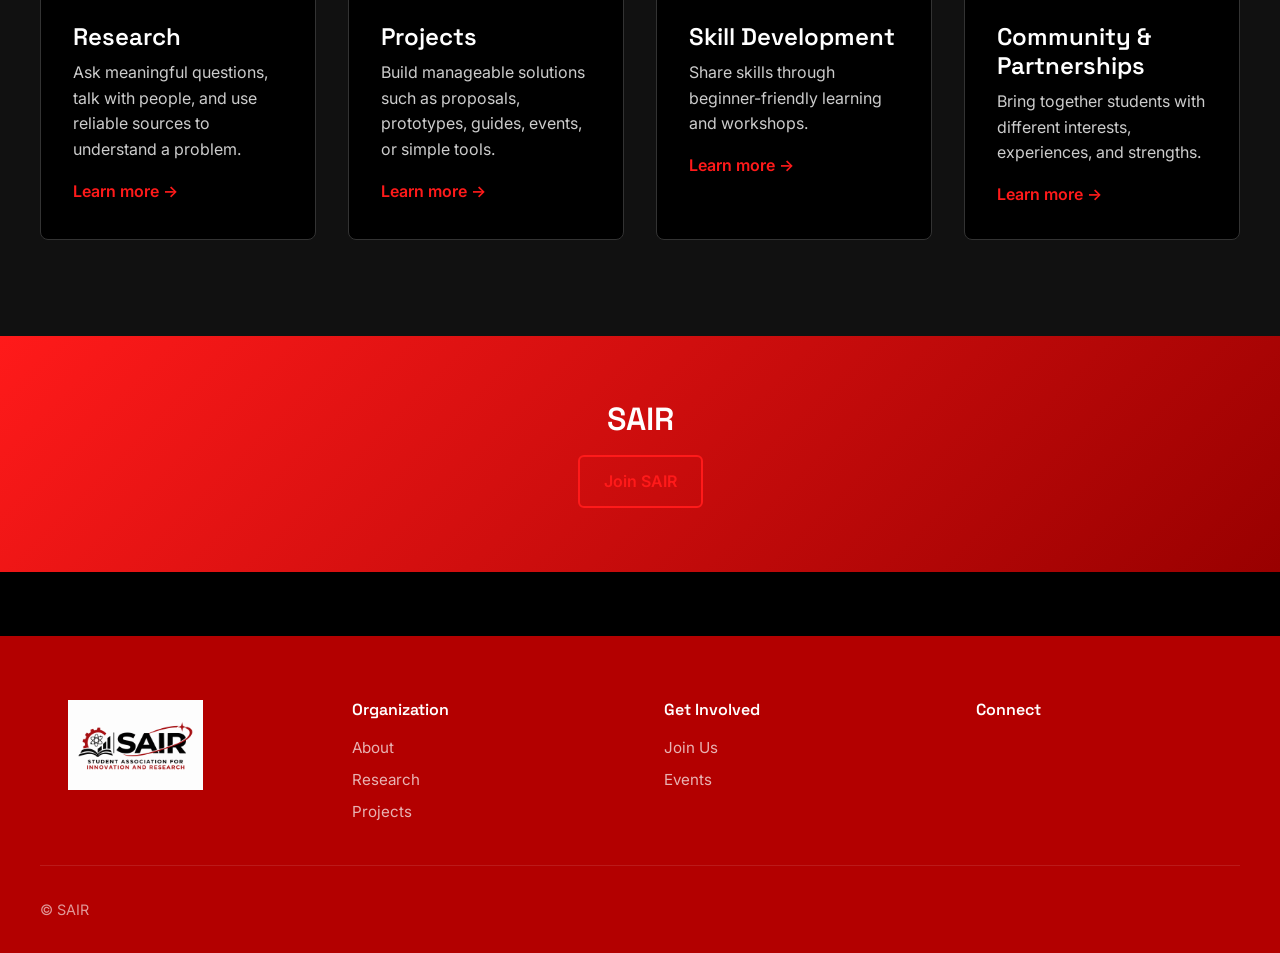
==== commit 3208df03: "Add SAIR club description Co-authored-by: Copilot <223556219+Copilot@users.noreply.github.com>" ====
--- a/index.html
+++ b/index.html
@@ -39,6 +39,7 @@
 <section class="hero">
   <div class="hero-inner">
     <h1>SAIR</h1>
+    <p class="lede">A student-led space where curiosity becomes collaboration, and collaboration becomes real experience.</p>
     <div class="hero-actions">
       <a href="join.html" class="btn btn-primary">Join SAIR</a>
       <a href="about.html" class="btn btn-outline">Learn More</a>
@@ -51,22 +52,23 @@
     <div class="section-tag">Who We Are</div>
     <div class="section-head">
       <h2>Student Association for Innovation and Research.</h2>
+      <p>SAIR brings students from different majors together to learn from one another, explore research questions, and turn ideas into useful projects. It is a welcoming place to ask questions, find teammates, try new skills, and create something meaningful.</p>
     </div>
     <div class="grid-3">
       <div class="card">
         <span class="icon">🔬</span>
         <h3>Research</h3>
-        <p>Research.</p>
+        <p>Explore questions, learn how to investigate them, and build confidence through hands-on research.</p>
       </div>
       <div class="card">
         <span class="icon">💡</span>
         <h3>Innovation</h3>
-        <p>Innovation.</p>
+        <p>Turn ideas into practical proposals, prototypes, guides, events, and other useful outcomes.</p>
       </div>
       <div class="card">
         <span class="icon">🤝</span>
         <h3>Collaboration</h3>
-        <p>Collaboration.</p>
+        <p>Work across majors and perspectives to create results no one person could produce alone.</p>
       </div>
     </div>
   </div>
@@ -75,30 +77,33 @@
 <section class="alt" id="what-we-do">
   <div class="wrap">
     <div class="section-tag">What We Do</div>
-    <div class="section-head"><h2>SAIR.</h2></div>
+    <div class="section-head">
+      <h2>Learn by doing.</h2>
+      <p>Members can explore a question, do basic research, work on a project, learn together, and present what they discovered.</p>
+    </div>
     <div class="grid-4">
       <div class="card">
         <span class="icon">🔬</span>
         <h3>Research</h3>
-        <p>Research.</p>
+        <p>Ask meaningful questions, talk with people, and use reliable sources to understand a problem.</p>
         <a class="learn" href="research.html">Learn more →</a>
       </div>
       <div class="card">
         <span class="icon">💻</span>
         <h3>Projects</h3>
-        <p>Projects.</p>
+        <p>Build manageable solutions such as proposals, prototypes, guides, events, or simple tools.</p>
         <a class="learn" href="projects.html">Learn more →</a>
       </div>
       <div class="card">
         <span class="icon">🎓</span>
         <h3>Skill Development</h3>
-        <p>Learning.</p>
+        <p>Share skills through beginner-friendly learning and workshops.</p>
         <a class="learn" href="events.html">Learn more →</a>
       </div>
       <div class="card">
         <span class="icon">🌎</span>
         <h3>Community & Partnerships</h3>
-        <p>Community.</p>
+        <p>Bring together students with different interests, experiences, and strengths.</p>
         <a class="learn" href="about.html">Learn more →</a>
       </div>
     </div>
--- a/assets/styles.css
+++ b/assets/styles.css
@@ -452,6 +452,18 @@
   object-fit: contain;
 }
 
+.project-flow {
+  font-family: 'Space Grotesk', sans-serif;
+  font-size: 1.15rem;
+  font-weight: 600;
+  color: var(--primary);
+}
+
+.project-flow span {
+  color: var(--text-light);
+  padding: 0 0.35rem;
+}
+
 .footer-tagline {
   color: rgba(255, 255, 255, 0.7);
   font-size: 0.95rem;
